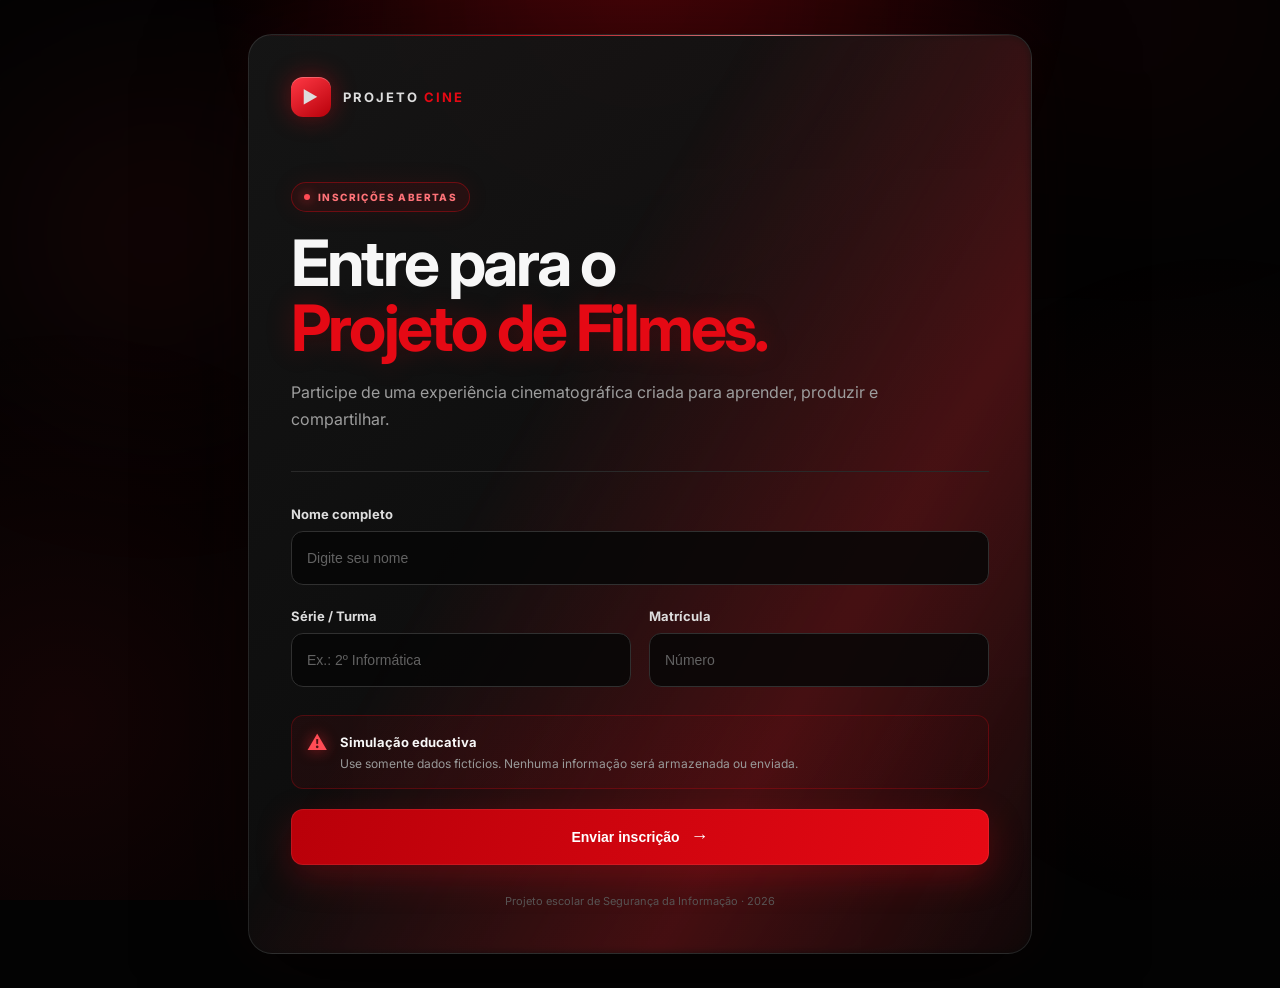
==== index.html @ 76ec2d92 "Add files via upload" ====
<!DOCTYPE html>
<html lang="pt-BR">
<head>
<meta charset="UTF-8">
<meta name="viewport" content="width=device-width, initial-scale=1.0">
<title>Projeto Cine — Inscrição</title>
<link rel="preconnect" href="https://fonts.googleapis.com">
<link rel="preconnect" href="https://fonts.gstatic.com" crossorigin>
<link href="https://fonts.googleapis.com/css2?family=Inter:wght@400;500;600;700;800&display=swap" rel="stylesheet">
<link rel="stylesheet" href="style.css">
</head>
<body class="pagina-form">
<div class="bg-glow"></div>
<main class="container">
  <section class="card form-card">
    <div class="brand">
      <div class="logo">▶</div>
      <span>PROJETO <b>CINE</b></span>
    </div>

    <div class="hero">
      <span class="tag">INSCRIÇÕES ABERTAS</span>
      <h1>Entre para o<br><span>Projeto de Filmes.</span></h1>
      <p>Participe de uma experiência cinematográfica criada para aprender, produzir e compartilhar.</p>
    </div>

    <form id="formulario">
      <div class="campo">
        <label for="nome">Nome completo</label>
        <input type="text" id="nome" placeholder="Digite seu nome" autocomplete="off" required>
      </div>
      <div class="grid">
        <div class="campo">
          <label for="turma">Série / Turma</label>
          <input type="text" id="turma" placeholder="Ex.: 2º Informática" autocomplete="off" required>
        </div>
        <div class="campo">
          <label for="matricula">Matrícula</label>
          <input type="text" id="matricula" placeholder="Número" autocomplete="off" required>
        </div>
      </div>

      <div class="aviso">
        <span>⚠</span>
        <div><strong>Simulação educativa</strong><p>Use somente dados fictícios. Nenhuma informação será armazenada ou enviada.</p></div>
      </div>

      <button type="submit">Enviar inscrição <span>→</span></button>
    </form>

    <footer>Projeto escolar de Segurança da Informação · 2026</footer>
  </section>
</main>
<script>
document.getElementById("formulario").addEventListener("submit", function(event) {
  event.preventDefault();
  window.location.href = "alerta.html";
});
</script>
</body>
</html>
---- style.css ----
*{margin:0;padding:0;box-sizing:border-box}
:root{--red:#e50914;--red2:#ff3945;--hot:#ff6b72;--dark:#050505;--card:#101010;--line:#292929;--text:#f7f7f7;--muted:#9d9d9d}
html{scroll-behavior:smooth}
body{font-family:Inter,Arial,sans-serif;background:#030303;color:var(--text);min-height:100vh;overflow-x:hidden}
body:before{content:"";position:fixed;inset:0;z-index:-5;background:radial-gradient(circle at 50% -5%,rgba(229,9,20,.22),transparent 38%),radial-gradient(circle at 5% 80%,rgba(255,30,40,.07),transparent 28%),radial-gradient(circle at 95% 65%,rgba(229,9,20,.06),transparent 25%);pointer-events:none}
body:after{content:"";position:fixed;inset:0;z-index:-4;opacity:.18;background-image:linear-gradient(rgba(255,255,255,.025) 1px,transparent 1px),linear-gradient(90deg,rgba(255,255,255,.025) 1px,transparent 1px);background-size:44px 44px;mask-image:linear-gradient(to bottom,black,transparent 90%);pointer-events:none}
.bg-glow{position:fixed;width:520px;height:520px;background:rgba(229,9,20,.11);filter:blur(110px);border-radius:50%;top:-280px;left:50%;transform:translateX(-50%);pointer-events:none;animation:glowPulse 5s ease-in-out infinite alternate;z-index:-3}
.bg-glow:before,.bg-glow:after{content:"";position:absolute;border-radius:50%;filter:blur(60px)}
.bg-glow:before{width:190px;height:190px;background:rgba(255,40,50,.2);left:-320px;top:420px;animation:floatA 8s ease-in-out infinite}
.bg-glow:after{width:150px;height:150px;background:rgba(255,0,20,.16);right:-320px;top:220px;animation:floatB 10s ease-in-out infinite}
.container{width:min(100%,820px);margin:auto;padding:34px 18px;position:relative}
.card{position:relative;background:linear-gradient(145deg,rgba(22,22,22,.94),rgba(8,8,8,.96));border:1px solid rgba(255,255,255,.11);border-radius:24px;box-shadow:0 30px 100px rgba(0,0,0,.65),0 0 70px rgba(229,9,20,.05);overflow:hidden;animation:cardIn .75s cubic-bezier(.2,.8,.2,1) both;backdrop-filter:blur(18px)}
.card:before{content:"";position:absolute;inset:-2px;z-index:-1;border-radius:inherit;background:linear-gradient(120deg,transparent 15%,rgba(255,30,40,.4),transparent 42%,transparent 70%,rgba(255,255,255,.08),transparent 90%);background-size:250% 250%;animation:borderSweep 8s linear infinite;filter:blur(5px);opacity:.6}
.card:after{content:"";position:absolute;left:0;right:0;top:0;height:1px;background:linear-gradient(90deg,transparent,var(--red),#ff9a9f,transparent);opacity:.8;animation:lineGlow 3s ease-in-out infinite}
.form-card{padding:42px}.brand{display:flex;align-items:center;gap:12px;font-size:13px;letter-spacing:2px;font-weight:700;color:#ddd;animation:fadeUp .7s .05s both}.brand b{color:var(--red)}
.logo{width:40px;height:40px;border-radius:12px;background:linear-gradient(145deg,var(--red2),#b8000a);display:grid;place-items:center;font-size:17px;box-shadow:0 0 25px rgba(229,9,20,.4),inset 0 1px rgba(255,255,255,.25);animation:logoFloat 3s ease-in-out infinite}
.hero{padding:65px 0 38px;max-width:680px}.tag{display:inline-flex;align-items:center;gap:8px;color:#ff7278;background:rgba(229,9,20,.09);border:1px solid rgba(229,9,20,.38);padding:8px 12px;border-radius:99px;font-size:10px;font-weight:800;letter-spacing:1.4px;box-shadow:0 0 25px rgba(229,9,20,.08);animation:fadeUp .7s .15s both}.tag:before{content:"";width:6px;height:6px;border-radius:50%;background:#ff4b55;box-shadow:0 0 12px #ff303c;animation:dotPulse 1.4s infinite}
.hero h1,.alerta-card>h1{font-size:clamp(38px,7vw,64px);line-height:1.02;letter-spacing:-2.8px;margin:18px 0;animation:fadeUp .7s .25s both}.hero h1 span,.alerta-card h1 span{color:var(--red);text-shadow:0 0 28px rgba(229,9,20,.22)}.hero p,.lead{color:var(--muted);font-size:16px;line-height:1.7;max-width:600px;animation:fadeUp .7s .35s both}
form{border-top:1px solid var(--line);padding-top:34px;animation:fadeUp .7s .45s both}.grid{display:grid;grid-template-columns:1fr 1fr;gap:18px}.campo{margin-bottom:23px}label{display:block;font-size:13px;font-weight:700;margin-bottom:9px;color:#ddd}
input{width:100%;height:54px;border:1px solid #303030;border-radius:12px;background:rgba(6,6,6,.85);color:#fff;padding:0 15px;font-size:14px;outline:none;transition:.25s;box-shadow:inset 0 0 0 1px transparent}input::placeholder{color:#626262}input:hover{border-color:#484848}input:focus{border-color:var(--red);box-shadow:0 0 0 3px rgba(229,9,20,.1),0 0 28px rgba(229,9,20,.13);transform:translateY(-1px)}
.aviso{display:flex;gap:13px;padding:15px;border:1px solid rgba(229,9,20,.25);background:linear-gradient(90deg,rgba(229,9,20,.08),rgba(229,9,20,.025));border-radius:12px;margin:5px 0 20px;animation:warningPulse 3s ease-in-out infinite}.aviso>span{color:#ff4c55;font-size:20px;text-shadow:0 0 14px rgba(255,40,50,.6)}.aviso strong{font-size:13px}.aviso p{color:#999;font-size:12px;line-height:1.5;margin-top:4px}
button{position:relative;isolation:isolate;overflow:hidden;width:100%;height:56px;border:0;border-radius:12px;background:linear-gradient(110deg,#b90009,var(--red),#ff2732,var(--red));background-size:300% 100%;color:#fff;font-weight:800;font-size:14px;cursor:pointer;transition:.25s;box-shadow:0 12px 35px rgba(229,9,20,.25),0 0 0 1px rgba(255,255,255,.08) inset;animation:buttonGradient 5s linear infinite}button:before{content:"";position:absolute;inset:0;z-index:-1;background:linear-gradient(100deg,transparent 20%,rgba(255,255,255,.32) 48%,transparent 70%);transform:translateX(-120%);animation:shine 3.5s ease-in-out infinite}button:hover{transform:translateY(-3px);box-shadow:0 18px 45px rgba(229,9,20,.38),0 0 30px rgba(229,9,20,.14)}button:active{transform:translateY(-1px) scale(.995)}button span{font-size:18px;margin-left:7px;display:inline-block;transition:.25s}button:hover span{transform:translateX(5px)}
footer{text-align:center;color:#555;font-size:11px;margin-top:28px;line-height:1.6}
.alerta-card{padding:42px;text-align:center}.status{display:inline-flex;align-items:center;gap:9px;border:1px solid rgba(229,9,20,.4);background:rgba(229,9,20,.08);color:#ff6870;padding:8px 12px;border-radius:99px;font-size:10px;font-weight:800;letter-spacing:1.2px;box-shadow:0 0 25px rgba(229,9,20,.08);animation:fadeUp .7s both}.pulse{width:22px;height:22px;border-radius:50%;background:var(--red);color:#fff;display:grid;place-items:center;font-weight:900;box-shadow:0 0 0 6px rgba(229,9,20,.1),0 0 18px rgba(229,9,20,.55);animation:dotPulse 1.5s infinite}.alerta-card>h1{font-size:clamp(34px,6vw,52px);margin-top:25px}.lead{margin:0 auto 30px}.lead strong{color:#fff}
.explicacao{display:flex;text-align:left;gap:18px;padding:23px;background:linear-gradient(135deg,rgba(255,255,255,.055),rgba(255,255,255,.018));border:1px solid var(--line);border-radius:16px;margin-bottom:35px;transition:.3s}.explicacao:hover{transform:translateY(-4px);border-color:rgba(229,9,20,.35);box-shadow:0 15px 40px rgba(0,0,0,.3),0 0 25px rgba(229,9,20,.07)}.section-icon{font-size:27px;filter:drop-shadow(0 0 10px rgba(255,60,70,.35))}.explicacao h2{font-size:18px;margin-bottom:9px}.explicacao p{color:#999;font-size:13px;line-height:1.7;margin-bottom:8px}.explicacao p:last-child{margin-bottom:0}.section-title{text-align:left;font-size:19px;margin-bottom:15px}
.dicas{display:grid;grid-template-columns:1fr 1fr;gap:10px;text-align:left;margin-bottom:35px}.dicas article{display:flex;gap:13px;padding:18px;background:linear-gradient(145deg,#121212,#0c0c0c);border:1px solid #242424;border-radius:13px;transition:.3s;position:relative;overflow:hidden}.dicas article:before{content:"";position:absolute;inset:0;background:linear-gradient(110deg,transparent,rgba(229,9,20,.09),transparent);transform:translateX(-110%);transition:.5s}.dicas article:hover{transform:translateY(-5px);border-color:rgba(229,9,20,.35);box-shadow:0 12px 30px rgba(0,0,0,.35),0 0 24px rgba(229,9,20,.07)}.dicas article:hover:before{transform:translateX(110%)}.dicas article>b{color:var(--red);font-size:12px;padding-top:2px}.dicas h3{font-size:13px;margin-bottom:5px}.dicas p{font-size:12px;line-height:1.6;color:#888}
.video-box{text-align:left;border-top:1px solid var(--line);padding-top:32px}.video-heading{display:flex;align-items:center;gap:12px;margin-bottom:15px}.video-heading>span{width:38px;height:38px;border-radius:10px;background:var(--red);display:grid;place-items:center;box-shadow:0 0 22px rgba(229,9,20,.28);animation:logoFloat 3s ease-in-out infinite}.video-heading h2{font-size:18px}.video-heading p{font-size:11px;color:#777;margin-top:3px}.iframe-wrap{position:relative;width:100%;aspect-ratio:16/9;background:#000;border-radius:15px;overflow:hidden;border:1px solid #2b2b2b;box-shadow:0 15px 40px rgba(0,0,0,.4),0 0 35px rgba(229,9,20,.07);transition:.3s}.iframe-wrap:hover{border-color:rgba(229,9,20,.35);box-shadow:0 18px 50px rgba(0,0,0,.5),0 0 45px rgba(229,9,20,.11)}iframe{width:100%;height:100%;border:0;display:block}.video-note{color:#666;font-size:11px;text-align:center;margin-top:9px}.voltar{display:block;width:max-content;margin:28px auto 0;color:#ddd;text-decoration:none;font-size:12px;border:1px solid #333;padding:10px 15px;border-radius:9px;transition:.25s}.voltar:hover{border-color:var(--red);color:#fff;box-shadow:0 0 22px rgba(229,9,20,.12);transform:translateY(-2px)}
@keyframes cardIn{from{opacity:0;transform:translateY(25px) scale(.985)}to{opacity:1;transform:none}}@keyframes fadeUp{from{opacity:0;transform:translateY(14px)}to{opacity:1;transform:none}}@keyframes glowPulse{from{opacity:.55;transform:translateX(-50%) scale(.95)}to{opacity:1;transform:translateX(-50%) scale(1.08)}}@keyframes logoFloat{0%,100%{transform:translateY(0)}50%{transform:translateY(-4px)}}@keyframes dotPulse{0%,100%{box-shadow:0 0 0 5px rgba(229,9,20,.1),0 0 12px rgba(229,9,20,.4)}50%{box-shadow:0 0 0 9px rgba(229,9,20,.02),0 0 24px rgba(229,9,20,.8)}}@keyframes borderSweep{0%{background-position:0% 50%}100%{background-position:250% 50%}}@keyframes lineGlow{0%,100%{opacity:.35}50%{opacity:1}}@keyframes warningPulse{0%,100%{box-shadow:0 0 0 rgba(229,9,20,0)}50%{box-shadow:0 0 25px rgba(229,9,20,.06)}}@keyframes buttonGradient{0%{background-position:0% 50%}100%{background-position:300% 50%}}@keyframes shine{0%,45%{transform:translateX(-120%)}70%,100%{transform:translateX(120%)}}@keyframes floatA{0%,100%{transform:translate(0,0)}50%{transform:translate(35px,-25px)}}@keyframes floatB{0%,100%{transform:translate(0,0)}50%{transform:translate(-30px,30px)}}
@media(prefers-reduced-motion:reduce){*,*::before,*::after{animation-duration:.001ms!important;animation-iteration-count:1!important;scroll-behavior:auto!important;transition:none!important}}
@media(max-width:650px){.container{padding:15px 10px}.form-card,.alerta-card{padding:25px 19px;border-radius:18px}.hero{padding:45px 0 30px}.hero h1,.alerta-card>h1{letter-spacing:-1.8px}.grid,.dicas{grid-template-columns:1fr}.explicacao{padding:17px}.video-box{padding-top:25px}}
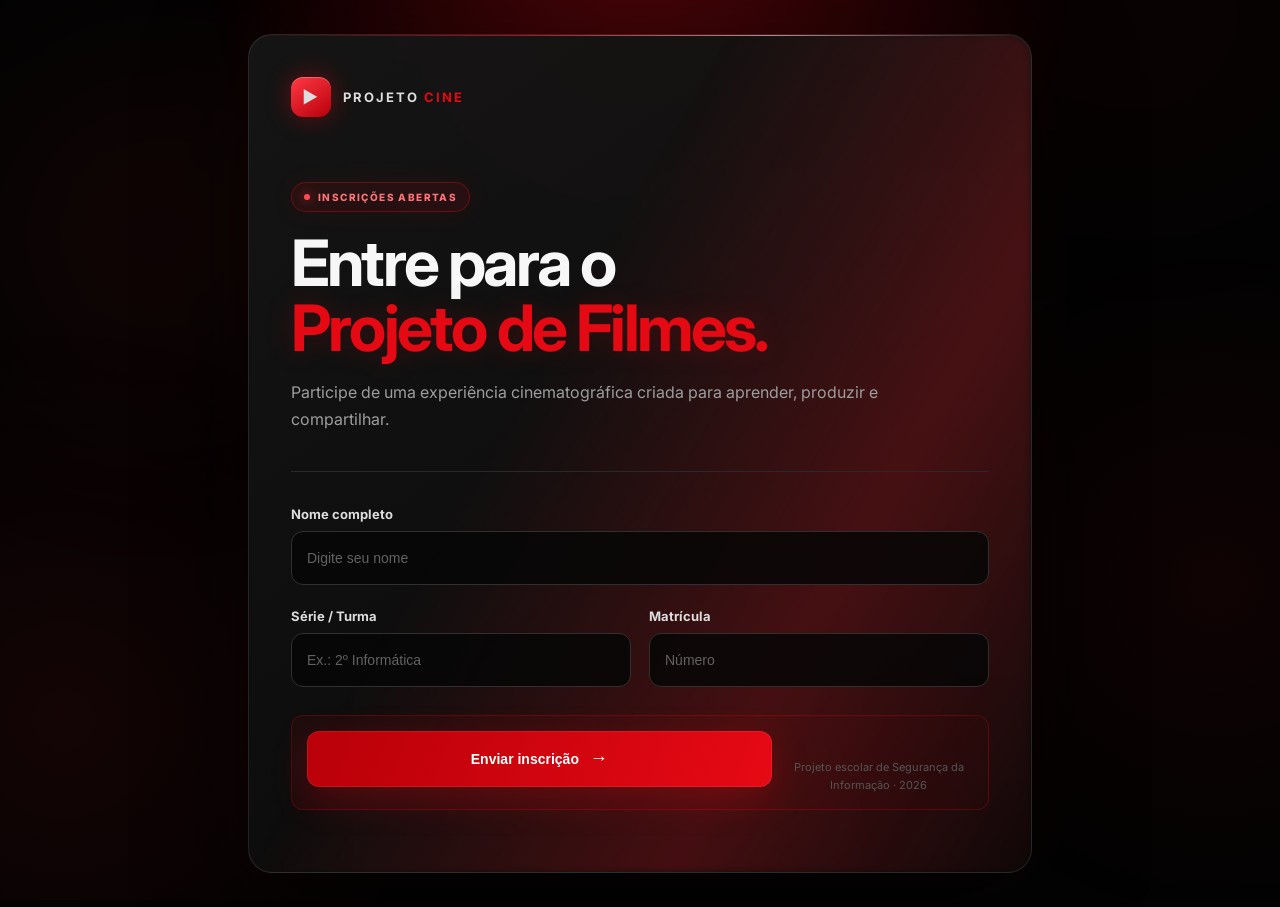
==== commit 9e067dd6: "Update index.html Removed educational simulation warning from the HTML." ====
--- a/index.html
+++ b/index.html
@@ -41,9 +41,6 @@
       </div>
 
       <div class="aviso">
-        <span>⚠</span>
-        <div><strong>Simulação educativa</strong><p>Use somente dados fictícios. Nenhuma informação será armazenada ou enviada.</p></div>
-      </div>
 
       <button type="submit">Enviar inscrição <span>→</span></button>
     </form>
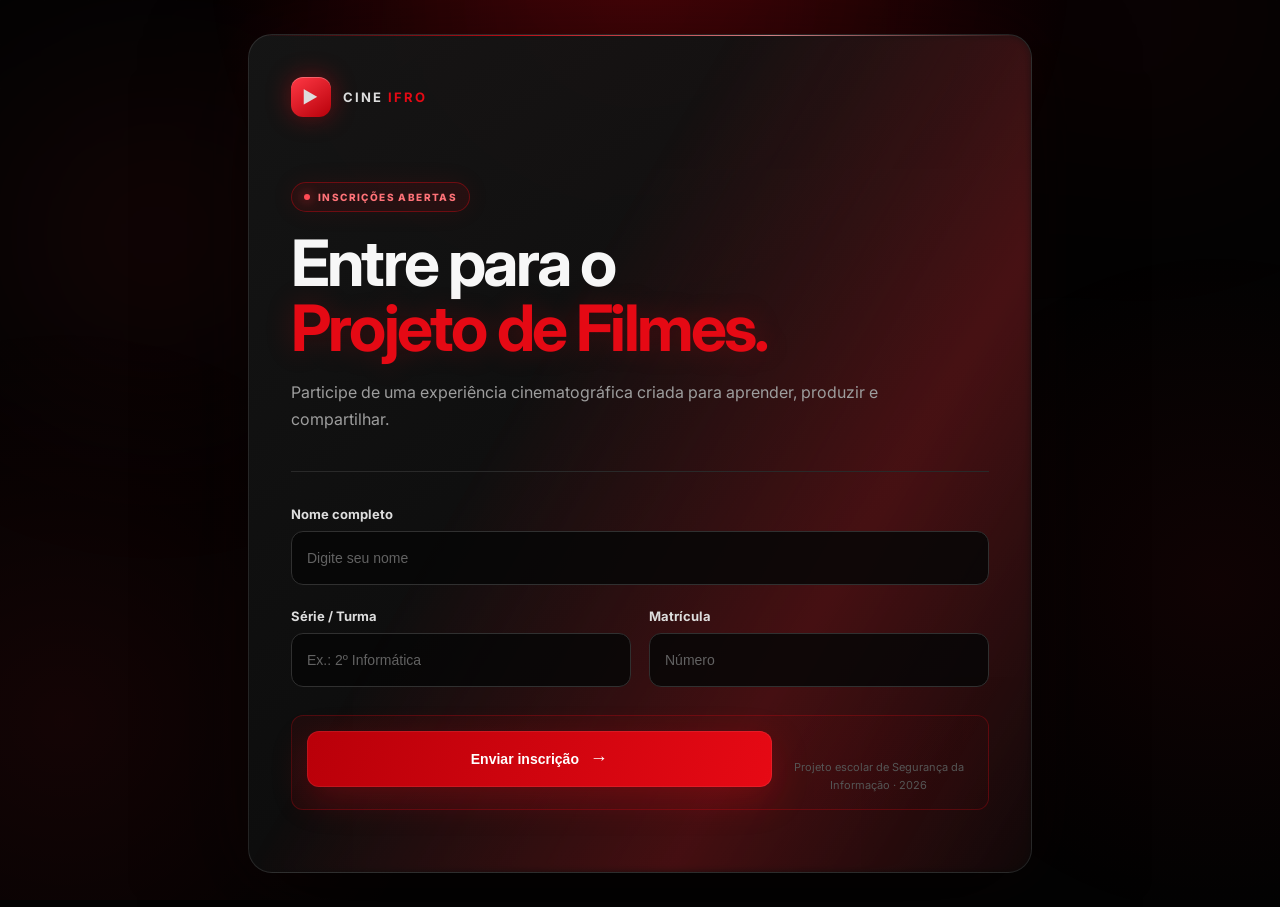
==== commit 2fa56c40: "Update index.html" ====
--- a/index.html
+++ b/index.html
@@ -3,7 +3,7 @@
 <head>
 <meta charset="UTF-8">
 <meta name="viewport" content="width=device-width, initial-scale=1.0">
-<title>Projeto Cine — Inscrição</title>
+<title>Cine Ifro — Inscrição</title>
 <link rel="preconnect" href="https://fonts.googleapis.com">
 <link rel="preconnect" href="https://fonts.gstatic.com" crossorigin>
 <link href="https://fonts.googleapis.com/css2?family=Inter:wght@400;500;600;700;800&display=swap" rel="stylesheet">
@@ -15,7 +15,7 @@
   <section class="card form-card">
     <div class="brand">
       <div class="logo">▶</div>
-      <span>PROJETO <b>CINE</b></span>
+      <span>CINE <b>IFRO</b></span>
     </div>
 
     <div class="hero">
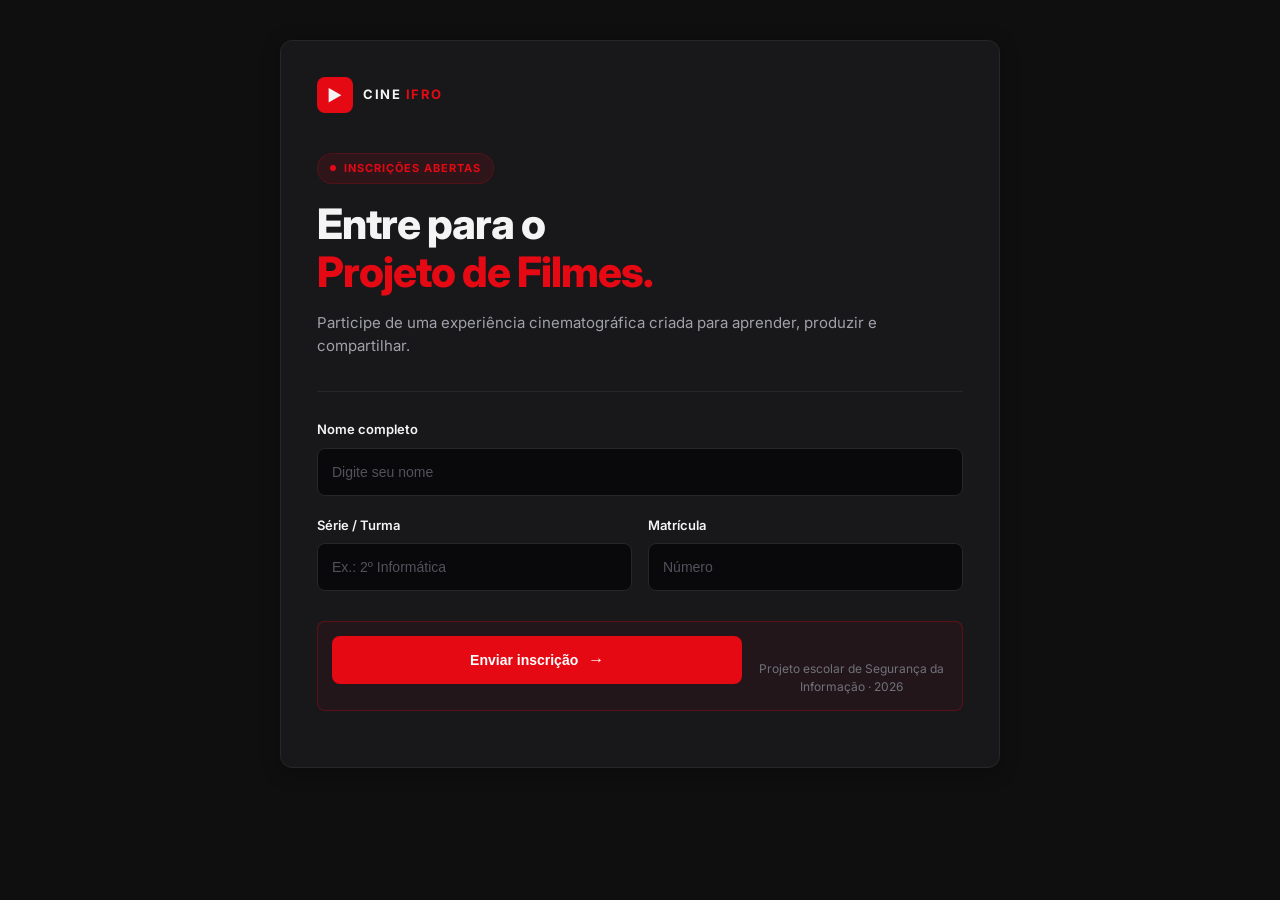
==== commit 3a27b795: "mudança para mostrar melhor as provas de phishing" ====
--- a/index.html
+++ b/index.html
@@ -1,58 +1,61 @@
 <!DOCTYPE html>
 <html lang="pt-BR">
+
 <head>
-<meta charset="UTF-8">
-<meta name="viewport" content="width=device-width, initial-scale=1.0">
-<title>Cine Ifro — Inscrição</title>
-<link rel="preconnect" href="https://fonts.googleapis.com">
-<link rel="preconnect" href="https://fonts.gstatic.com" crossorigin>
-<link href="https://fonts.googleapis.com/css2?family=Inter:wght@400;500;600;700;800&display=swap" rel="stylesheet">
-<link rel="stylesheet" href="style.css">
+  <meta charset="UTF-8">
+  <meta name="viewport" content="width=device-width, initial-scale=1.0">
+  <title>Cine Ifro — Inscrição</title>
+  <link rel="preconnect" href="https://fonts.googleapis.com">
+  <link rel="preconnect" href="https://fonts.gstatic.com" crossorigin>
+  <link href="https://fonts.googleapis.com/css2?family=Inter:wght@400;500;600;700;800&display=swap" rel="stylesheet">
+  <link rel="stylesheet" href="style.css">
 </head>
+
 <body class="pagina-form">
-<div class="bg-glow"></div>
-<main class="container">
-  <section class="card form-card">
-    <div class="brand">
-      <div class="logo">▶</div>
-      <span>CINE <b>IFRO</b></span>
-    </div>
-
-    <div class="hero">
-      <span class="tag">INSCRIÇÕES ABERTAS</span>
-      <h1>Entre para o<br><span>Projeto de Filmes.</span></h1>
-      <p>Participe de uma experiência cinematográfica criada para aprender, produzir e compartilhar.</p>
-    </div>
-
-    <form id="formulario">
-      <div class="campo">
-        <label for="nome">Nome completo</label>
-        <input type="text" id="nome" placeholder="Digite seu nome" autocomplete="off" required>
-      </div>
-      <div class="grid">
-        <div class="campo">
-          <label for="turma">Série / Turma</label>
-          <input type="text" id="turma" placeholder="Ex.: 2º Informática" autocomplete="off" required>
-        </div>
-        <div class="campo">
-          <label for="matricula">Matrícula</label>
-          <input type="text" id="matricula" placeholder="Número" autocomplete="off" required>
-        </div>
+  <div class="bg-glow"></div>
+  <main class="container">
+    <section class="card form-card">
+      <div class="brand">
+        <div class="logo">▶</div>
+        <span>CINE <b>IFRO</b></span>
       </div>
 
-      <div class="aviso">
+      <div class="hero">
+        <span class="tag">INSCRIÇÕES ABERTAS</span>
+        <h1>Entre para o<br><span>Projeto de Filmes.</span></h1>
+        <p>Participe de uma experiência cinematográfica criada para aprender, produzir e compartilhar.</p>
+      </div>
 
-      <button type="submit">Enviar inscrição <span>→</span></button>
-    </form>
+      <form id="formulario">
+        <div class="campo">
+          <label for="nome">Nome completo</label>
+          <input type="text" id="nome" placeholder="Digite seu nome" autocomplete="off" required>
+        </div>
+        <div class="grid">
+          <div class="campo">
+            <label for="turma">Série / Turma</label>
+            <input type="text" id="turma" placeholder="Ex.: 2º Informática" autocomplete="off" required>
+          </div>
+          <div class="campo">
+            <label for="matricula">Matrícula</label>
+            <input type="text" id="matricula" placeholder="Número" autocomplete="off" required>
+          </div>
+        </div>
 
-    <footer>Projeto escolar de Segurança da Informação · 2026</footer>
-  </section>
-</main>
-<script>
-document.getElementById("formulario").addEventListener("submit", function(event) {
-  event.preventDefault();
-  window.location.href = "alerta.html";
-});
-</script>
+        <div class="aviso">
+
+          <button type="submit">Enviar inscrição <span>→</span></button>
+      </form>
+
+      <footer>Projeto escolar de Segurança da Informação · 2026</footer>
+    </section>
+  </main>
+  <script>
+    document.getElementById("formulario").addEventListener("submit", function (event) {
+      event.preventDefault();
+      window.location.href = "alerta.html";
+    });
+  </script>
 </body>
-</html>
+
+</html>
--- a/style.css
+++ b/style.css
@@ -1,30 +1,389 @@
-*{margin:0;padding:0;box-sizing:border-box}
-:root{--red:#e50914;--red2:#ff3945;--hot:#ff6b72;--dark:#050505;--card:#101010;--line:#292929;--text:#f7f7f7;--muted:#9d9d9d}
-html{scroll-behavior:smooth}
-body{font-family:Inter,Arial,sans-serif;background:#030303;color:var(--text);min-height:100vh;overflow-x:hidden}
-body:before{content:"";position:fixed;inset:0;z-index:-5;background:radial-gradient(circle at 50% -5%,rgba(229,9,20,.22),transparent 38%),radial-gradient(circle at 5% 80%,rgba(255,30,40,.07),transparent 28%),radial-gradient(circle at 95% 65%,rgba(229,9,20,.06),transparent 25%);pointer-events:none}
-body:after{content:"";position:fixed;inset:0;z-index:-4;opacity:.18;background-image:linear-gradient(rgba(255,255,255,.025) 1px,transparent 1px),linear-gradient(90deg,rgba(255,255,255,.025) 1px,transparent 1px);background-size:44px 44px;mask-image:linear-gradient(to bottom,black,transparent 90%);pointer-events:none}
-.bg-glow{position:fixed;width:520px;height:520px;background:rgba(229,9,20,.11);filter:blur(110px);border-radius:50%;top:-280px;left:50%;transform:translateX(-50%);pointer-events:none;animation:glowPulse 5s ease-in-out infinite alternate;z-index:-3}
-.bg-glow:before,.bg-glow:after{content:"";position:absolute;border-radius:50%;filter:blur(60px)}
-.bg-glow:before{width:190px;height:190px;background:rgba(255,40,50,.2);left:-320px;top:420px;animation:floatA 8s ease-in-out infinite}
-.bg-glow:after{width:150px;height:150px;background:rgba(255,0,20,.16);right:-320px;top:220px;animation:floatB 10s ease-in-out infinite}
-.container{width:min(100%,820px);margin:auto;padding:34px 18px;position:relative}
-.card{position:relative;background:linear-gradient(145deg,rgba(22,22,22,.94),rgba(8,8,8,.96));border:1px solid rgba(255,255,255,.11);border-radius:24px;box-shadow:0 30px 100px rgba(0,0,0,.65),0 0 70px rgba(229,9,20,.05);overflow:hidden;animation:cardIn .75s cubic-bezier(.2,.8,.2,1) both;backdrop-filter:blur(18px)}
-.card:before{content:"";position:absolute;inset:-2px;z-index:-1;border-radius:inherit;background:linear-gradient(120deg,transparent 15%,rgba(255,30,40,.4),transparent 42%,transparent 70%,rgba(255,255,255,.08),transparent 90%);background-size:250% 250%;animation:borderSweep 8s linear infinite;filter:blur(5px);opacity:.6}
-.card:after{content:"";position:absolute;left:0;right:0;top:0;height:1px;background:linear-gradient(90deg,transparent,var(--red),#ff9a9f,transparent);opacity:.8;animation:lineGlow 3s ease-in-out infinite}
-.form-card{padding:42px}.brand{display:flex;align-items:center;gap:12px;font-size:13px;letter-spacing:2px;font-weight:700;color:#ddd;animation:fadeUp .7s .05s both}.brand b{color:var(--red)}
-.logo{width:40px;height:40px;border-radius:12px;background:linear-gradient(145deg,var(--red2),#b8000a);display:grid;place-items:center;font-size:17px;box-shadow:0 0 25px rgba(229,9,20,.4),inset 0 1px rgba(255,255,255,.25);animation:logoFloat 3s ease-in-out infinite}
-.hero{padding:65px 0 38px;max-width:680px}.tag{display:inline-flex;align-items:center;gap:8px;color:#ff7278;background:rgba(229,9,20,.09);border:1px solid rgba(229,9,20,.38);padding:8px 12px;border-radius:99px;font-size:10px;font-weight:800;letter-spacing:1.4px;box-shadow:0 0 25px rgba(229,9,20,.08);animation:fadeUp .7s .15s both}.tag:before{content:"";width:6px;height:6px;border-radius:50%;background:#ff4b55;box-shadow:0 0 12px #ff303c;animation:dotPulse 1.4s infinite}
-.hero h1,.alerta-card>h1{font-size:clamp(38px,7vw,64px);line-height:1.02;letter-spacing:-2.8px;margin:18px 0;animation:fadeUp .7s .25s both}.hero h1 span,.alerta-card h1 span{color:var(--red);text-shadow:0 0 28px rgba(229,9,20,.22)}.hero p,.lead{color:var(--muted);font-size:16px;line-height:1.7;max-width:600px;animation:fadeUp .7s .35s both}
-form{border-top:1px solid var(--line);padding-top:34px;animation:fadeUp .7s .45s both}.grid{display:grid;grid-template-columns:1fr 1fr;gap:18px}.campo{margin-bottom:23px}label{display:block;font-size:13px;font-weight:700;margin-bottom:9px;color:#ddd}
-input{width:100%;height:54px;border:1px solid #303030;border-radius:12px;background:rgba(6,6,6,.85);color:#fff;padding:0 15px;font-size:14px;outline:none;transition:.25s;box-shadow:inset 0 0 0 1px transparent}input::placeholder{color:#626262}input:hover{border-color:#484848}input:focus{border-color:var(--red);box-shadow:0 0 0 3px rgba(229,9,20,.1),0 0 28px rgba(229,9,20,.13);transform:translateY(-1px)}
-.aviso{display:flex;gap:13px;padding:15px;border:1px solid rgba(229,9,20,.25);background:linear-gradient(90deg,rgba(229,9,20,.08),rgba(229,9,20,.025));border-radius:12px;margin:5px 0 20px;animation:warningPulse 3s ease-in-out infinite}.aviso>span{color:#ff4c55;font-size:20px;text-shadow:0 0 14px rgba(255,40,50,.6)}.aviso strong{font-size:13px}.aviso p{color:#999;font-size:12px;line-height:1.5;margin-top:4px}
-button{position:relative;isolation:isolate;overflow:hidden;width:100%;height:56px;border:0;border-radius:12px;background:linear-gradient(110deg,#b90009,var(--red),#ff2732,var(--red));background-size:300% 100%;color:#fff;font-weight:800;font-size:14px;cursor:pointer;transition:.25s;box-shadow:0 12px 35px rgba(229,9,20,.25),0 0 0 1px rgba(255,255,255,.08) inset;animation:buttonGradient 5s linear infinite}button:before{content:"";position:absolute;inset:0;z-index:-1;background:linear-gradient(100deg,transparent 20%,rgba(255,255,255,.32) 48%,transparent 70%);transform:translateX(-120%);animation:shine 3.5s ease-in-out infinite}button:hover{transform:translateY(-3px);box-shadow:0 18px 45px rgba(229,9,20,.38),0 0 30px rgba(229,9,20,.14)}button:active{transform:translateY(-1px) scale(.995)}button span{font-size:18px;margin-left:7px;display:inline-block;transition:.25s}button:hover span{transform:translateX(5px)}
-footer{text-align:center;color:#555;font-size:11px;margin-top:28px;line-height:1.6}
-.alerta-card{padding:42px;text-align:center}.status{display:inline-flex;align-items:center;gap:9px;border:1px solid rgba(229,9,20,.4);background:rgba(229,9,20,.08);color:#ff6870;padding:8px 12px;border-radius:99px;font-size:10px;font-weight:800;letter-spacing:1.2px;box-shadow:0 0 25px rgba(229,9,20,.08);animation:fadeUp .7s both}.pulse{width:22px;height:22px;border-radius:50%;background:var(--red);color:#fff;display:grid;place-items:center;font-weight:900;box-shadow:0 0 0 6px rgba(229,9,20,.1),0 0 18px rgba(229,9,20,.55);animation:dotPulse 1.5s infinite}.alerta-card>h1{font-size:clamp(34px,6vw,52px);margin-top:25px}.lead{margin:0 auto 30px}.lead strong{color:#fff}
-.explicacao{display:flex;text-align:left;gap:18px;padding:23px;background:linear-gradient(135deg,rgba(255,255,255,.055),rgba(255,255,255,.018));border:1px solid var(--line);border-radius:16px;margin-bottom:35px;transition:.3s}.explicacao:hover{transform:translateY(-4px);border-color:rgba(229,9,20,.35);box-shadow:0 15px 40px rgba(0,0,0,.3),0 0 25px rgba(229,9,20,.07)}.section-icon{font-size:27px;filter:drop-shadow(0 0 10px rgba(255,60,70,.35))}.explicacao h2{font-size:18px;margin-bottom:9px}.explicacao p{color:#999;font-size:13px;line-height:1.7;margin-bottom:8px}.explicacao p:last-child{margin-bottom:0}.section-title{text-align:left;font-size:19px;margin-bottom:15px}
-.dicas{display:grid;grid-template-columns:1fr 1fr;gap:10px;text-align:left;margin-bottom:35px}.dicas article{display:flex;gap:13px;padding:18px;background:linear-gradient(145deg,#121212,#0c0c0c);border:1px solid #242424;border-radius:13px;transition:.3s;position:relative;overflow:hidden}.dicas article:before{content:"";position:absolute;inset:0;background:linear-gradient(110deg,transparent,rgba(229,9,20,.09),transparent);transform:translateX(-110%);transition:.5s}.dicas article:hover{transform:translateY(-5px);border-color:rgba(229,9,20,.35);box-shadow:0 12px 30px rgba(0,0,0,.35),0 0 24px rgba(229,9,20,.07)}.dicas article:hover:before{transform:translateX(110%)}.dicas article>b{color:var(--red);font-size:12px;padding-top:2px}.dicas h3{font-size:13px;margin-bottom:5px}.dicas p{font-size:12px;line-height:1.6;color:#888}
-.video-box{text-align:left;border-top:1px solid var(--line);padding-top:32px}.video-heading{display:flex;align-items:center;gap:12px;margin-bottom:15px}.video-heading>span{width:38px;height:38px;border-radius:10px;background:var(--red);display:grid;place-items:center;box-shadow:0 0 22px rgba(229,9,20,.28);animation:logoFloat 3s ease-in-out infinite}.video-heading h2{font-size:18px}.video-heading p{font-size:11px;color:#777;margin-top:3px}.iframe-wrap{position:relative;width:100%;aspect-ratio:16/9;background:#000;border-radius:15px;overflow:hidden;border:1px solid #2b2b2b;box-shadow:0 15px 40px rgba(0,0,0,.4),0 0 35px rgba(229,9,20,.07);transition:.3s}.iframe-wrap:hover{border-color:rgba(229,9,20,.35);box-shadow:0 18px 50px rgba(0,0,0,.5),0 0 45px rgba(229,9,20,.11)}iframe{width:100%;height:100%;border:0;display:block}.video-note{color:#666;font-size:11px;text-align:center;margin-top:9px}.voltar{display:block;width:max-content;margin:28px auto 0;color:#ddd;text-decoration:none;font-size:12px;border:1px solid #333;padding:10px 15px;border-radius:9px;transition:.25s}.voltar:hover{border-color:var(--red);color:#fff;box-shadow:0 0 22px rgba(229,9,20,.12);transform:translateY(-2px)}
-@keyframes cardIn{from{opacity:0;transform:translateY(25px) scale(.985)}to{opacity:1;transform:none}}@keyframes fadeUp{from{opacity:0;transform:translateY(14px)}to{opacity:1;transform:none}}@keyframes glowPulse{from{opacity:.55;transform:translateX(-50%) scale(.95)}to{opacity:1;transform:translateX(-50%) scale(1.08)}}@keyframes logoFloat{0%,100%{transform:translateY(0)}50%{transform:translateY(-4px)}}@keyframes dotPulse{0%,100%{box-shadow:0 0 0 5px rgba(229,9,20,.1),0 0 12px rgba(229,9,20,.4)}50%{box-shadow:0 0 0 9px rgba(229,9,20,.02),0 0 24px rgba(229,9,20,.8)}}@keyframes borderSweep{0%{background-position:0% 50%}100%{background-position:250% 50%}}@keyframes lineGlow{0%,100%{opacity:.35}50%{opacity:1}}@keyframes warningPulse{0%,100%{box-shadow:0 0 0 rgba(229,9,20,0)}50%{box-shadow:0 0 25px rgba(229,9,20,.06)}}@keyframes buttonGradient{0%{background-position:0% 50%}100%{background-position:300% 50%}}@keyframes shine{0%,45%{transform:translateX(-120%)}70%,100%{transform:translateX(120%)}}@keyframes floatA{0%,100%{transform:translate(0,0)}50%{transform:translate(35px,-25px)}}@keyframes floatB{0%,100%{transform:translate(0,0)}50%{transform:translate(-30px,30px)}}
-@media(prefers-reduced-motion:reduce){*,*::before,*::after{animation-duration:.001ms!important;animation-iteration-count:1!important;scroll-behavior:auto!important;transition:none!important}}
-@media(max-width:650px){.container{padding:15px 10px}.form-card,.alerta-card{padding:25px 19px;border-radius:18px}.hero{padding:45px 0 30px}.hero h1,.alerta-card>h1{letter-spacing:-1.8px}.grid,.dicas{grid-template-columns:1fr}.explicacao{padding:17px}.video-box{padding-top:25px}}
+* {
+    margin: 0;
+    padding: 0;
+    box-sizing: border-box;
+}
+
+:root {
+    --primary: #e50914;
+    --primary-hover: #b8000a;
+    --bg: #0f0f10;
+    --surface: #18181b;
+    --border: #27272a;
+    --text: #f4f4f5;
+    --muted: #a1a1aa;
+}
+
+html {
+    scroll-behavior: smooth;
+}
+
+body {
+    font-family: Inter, system-ui, -apple-system, sans-serif;
+    background-color: var(--bg);
+    color: var(--text);
+    min-height: 100vh;
+    overflow-x: hidden;
+    line-height: 1.5;
+}
+
+.bg-glow {
+    display: none;
+}
+
+.container {
+    width: min(100%, 760px);
+    margin: 0 auto;
+    padding: 40px 20px;
+}
+
+.card {
+    background: var(--surface);
+    border: 1px solid var(--border);
+    border-radius: 12px;
+    box-shadow: 0 4px 20px rgba(0, 0, 0, 0.3);
+    overflow: hidden;
+}
+
+.form-card,
+.alerta-card {
+    padding: 36px;
+}
+
+.brand {
+    display: flex;
+    align-items: center;
+    gap: 10px;
+    font-size: 13px;
+    letter-spacing: 1.5px;
+    font-weight: 700;
+    color: var(--text);
+}
+
+.brand b {
+    color: var(--primary);
+}
+
+.logo {
+    width: 36px;
+    height: 36px;
+    border-radius: 8px;
+    background: var(--primary);
+    display: grid;
+    place-items: center;
+    font-size: 16px;
+}
+
+.hero {
+    padding: 40px 0 24px;
+}
+
+.tag,
+.status {
+    display: inline-flex;
+    align-items: center;
+    gap: 8px;
+    color: var(--primary);
+    background: rgba(229, 9, 20, 0.1);
+    border: 1px solid rgba(229, 9, 20, 0.2);
+    padding: 6px 12px;
+    border-radius: 20px;
+    font-size: 11px;
+    font-weight: 700;
+    letter-spacing: 1px;
+}
+
+.tag:before,
+.pulse {
+    content: "";
+    width: 6px;
+    height: 6px;
+    border-radius: 50%;
+    background: var(--primary);
+}
+
+.hero h1,
+.alerta-card > h1 {
+    font-size: clamp(28px, 5vw, 42px);
+    line-height: 1.15;
+    letter-spacing: -1px;
+    margin: 16px 0;
+    font-weight: 800;
+}
+
+.hero h1 span,
+.alerta-card h1 span {
+    color: var(--primary);
+}
+
+.hero p,
+.lead {
+    color: var(--muted);
+    font-size: 15px;
+    max-width: 580px;
+}
+
+form {
+    border-top: 1px solid var(--border);
+    padding-top: 28px;
+    margin-top: 10px;
+}
+
+.grid {
+    display: grid;
+    grid-template-columns: 1fr 1fr;
+    gap: 16px;
+}
+
+.campo {
+    margin-bottom: 20px;
+}
+
+label {
+    display: block;
+    font-size: 13px;
+    font-weight: 600;
+    margin-bottom: 8px;
+    color: var(--text);
+}
+
+input {
+    width: 100%;
+    height: 48px;
+    border: 1px solid var(--border);
+    border-radius: 8px;
+    background: #09090b;
+    color: #fff;
+    padding: 0 14px;
+    font-size: 14px;
+    outline: none;
+    transition: border-color 0.2s ease;
+}
+
+input::placeholder {
+    color: #52525b;
+}
+
+input:focus {
+    border-color: var(--primary);
+}
+
+.aviso {
+    display: flex;
+    gap: 12px;
+    padding: 14px;
+    border: 1px solid rgba(229, 9, 20, 0.3);
+    background: rgba(229, 9, 20, 0.05);
+    border-radius: 8px;
+    margin: 10px 0 20px;
+}
+
+.aviso > span {
+    color: var(--primary);
+    font-size: 18px;
+}
+
+.aviso strong {
+    font-size: 13px;
+}
+
+.aviso p {
+    color: var(--muted);
+    font-size: 12px;
+    margin-top: 2px;
+}
+
+button {
+    width: 100%;
+    height: 48px;
+    border: 0;
+    border-radius: 8px;
+    background: var(--primary);
+    color: #fff;
+    font-weight: 700;
+    font-size: 14px;
+    cursor: pointer;
+    transition: background-color 0.2s ease, transform 0.1s ease;
+}
+
+button:hover {
+    background: var(--primary-hover);
+}
+
+button:active {
+    transform: scale(0.99);
+}
+
+button span {
+    font-size: 16px;
+    margin-left: 6px;
+}
+
+footer {
+    text-align: center;
+    color: #71717a;
+    font-size: 12px;
+    margin-top: 24px;
+}
+
+.alerta-card {
+    text-align: center;
+}
+
+.lead {
+    margin: 0 auto 24px;
+}
+
+.lead strong {
+    color: #fff;
+}
+
+.explicacao {
+    display: flex;
+    text-align: left;
+    gap: 16px;
+    padding: 20px;
+    background: #09090b;
+    border: 1px solid var(--border);
+    border-radius: 10px;
+    margin-bottom: 28px;
+}
+
+.section-icon {
+    font-size: 24px;
+}
+
+.explicacao h2 {
+    font-size: 16px;
+    margin-bottom: 6px;
+}
+
+.explicacao p {
+    color: var(--muted);
+    font-size: 13px;
+}
+
+.section-title {
+    text-align: left;
+    font-size: 16px;
+    margin-bottom: 12px;
+}
+
+.dicas {
+    display: grid;
+    grid-template-columns: 1fr 1fr;
+    gap: 12px;
+    text-align: left;
+    margin-bottom: 28px;
+}
+
+.dicas article {
+    display: flex;
+    gap: 10px;
+    padding: 14px;
+    background: #09090b;
+    border: 1px solid var(--border);
+    border-radius: 8px;
+}
+
+.dicas article > b {
+    color: var(--primary);
+    font-size: 12px;
+}
+
+.dicas h3 {
+    font-size: 13px;
+    margin-bottom: 4px;
+}
+
+.dicas p {
+    font-size: 12px;
+    color: var(--muted);
+}
+
+.video-box {
+    text-align: left;
+    border-top: 1px solid var(--border);
+    padding-top: 24px;
+}
+
+.video-heading {
+    display: flex;
+    align-items: center;
+    gap: 12px;
+    margin-bottom: 12px;
+}
+
+.video-heading > span {
+    width: 32px;
+    height: 32px;
+    border-radius: 6px;
+    background: var(--primary);
+    display: grid;
+    place-items: center;
+}
+
+.video-heading h2 {
+    font-size: 16px;
+}
+
+.video-heading p {
+    font-size: 11px;
+    color: var(--muted);
+}
+
+.iframe-wrap {
+    width: 100%;
+    aspect-ratio: 16/9;
+    background: #000;
+    border-radius: 8px;
+    overflow: hidden;
+    border: 1px solid var(--border);
+}
+
+iframe {
+    width: 100%;
+    height: 100%;
+    border: 0;
+    display: block;
+}
+
+.video-note {
+    color: var(--muted);
+    font-size: 11px;
+    text-align: center;
+    margin-top: 8px;
+}
+
+.voltar {
+    display: inline-block;
+    margin-top: 20px;
+    color: var(--muted);
+    text-decoration: none;
+    font-size: 13px;
+    border: 1px solid var(--border);
+    padding: 8px 16px;
+    border-radius: 6px;
+    transition: color 0.2s ease, border-color 0.2s ease;
+}
+
+.voltar:hover {
+    border-color: var(--text);
+    color: var(--text);
+}
+
+@media(max-width: 650px) {
+    .container {
+        padding: 20px 12px;
+    }
+
+    .form-card,
+    .alerta-card {
+        padding: 20px 16px;
+    }
+
+    .grid,
+    .dicas {
+        grid-template-columns: 1fr;
+    }
+}
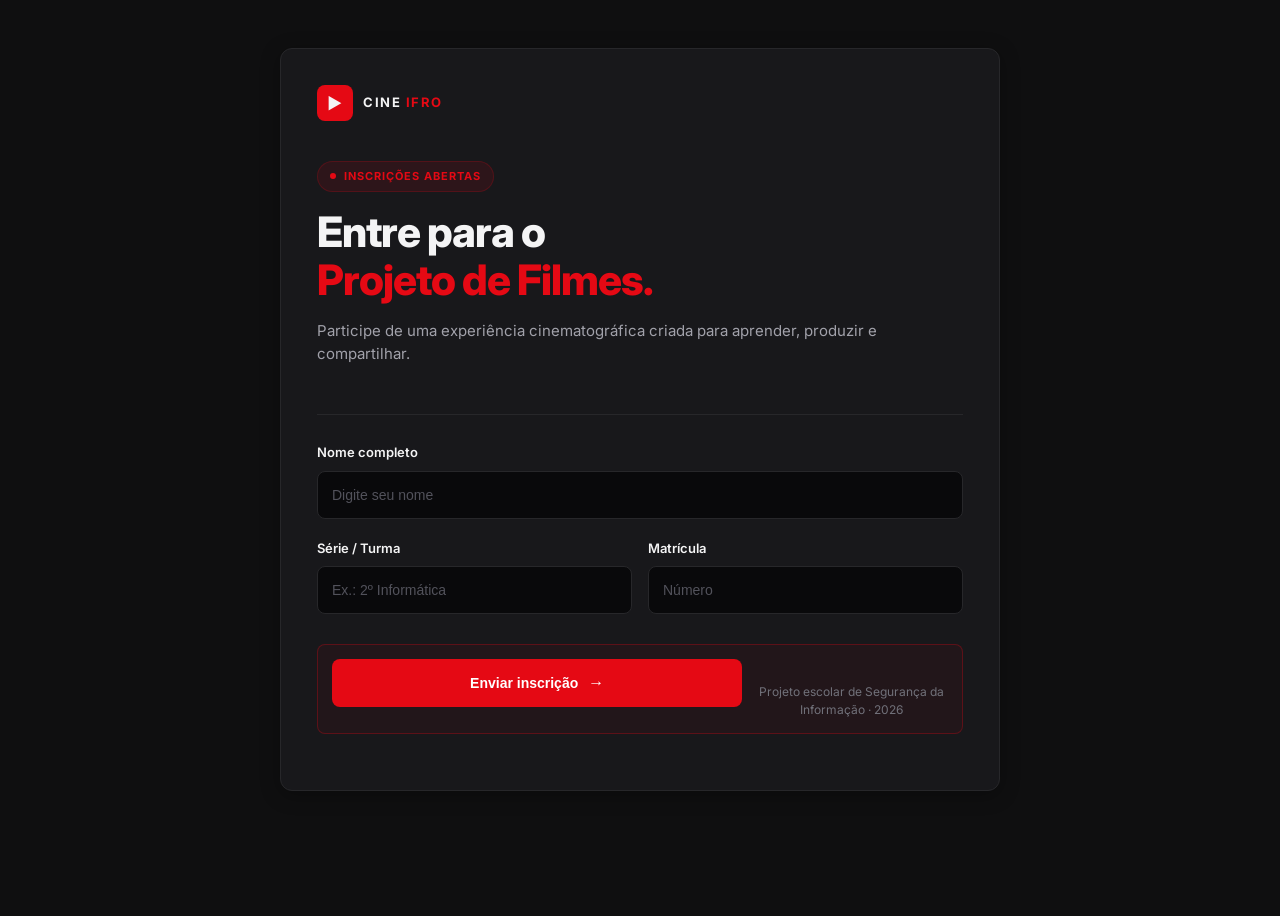
==== commit fb28999d: "adicionando goatcounter" ====
--- a/index.html
+++ b/index.html
@@ -9,6 +9,8 @@
   <link rel="preconnect" href="https://fonts.gstatic.com" crossorigin>
   <link href="https://fonts.googleapis.com/css2?family=Inter:wght@400;500;600;700;800&display=swap" rel="stylesheet">
   <link rel="stylesheet" href="style.css">
+  <script data-goatcounter="https://glap01.goatcounter.com/count"
+        async src="//gc.zgo.at/count.js"></script>
 </head>
 
 <body class="pagina-form">
@@ -45,6 +47,7 @@
         <div class="aviso">
 
           <button type="submit">Enviar inscrição <span>→</span></button>
+          <form onsubmit="window.goatcounter && window.goatcounter.count({path: 'clique-enviar', title: 'Envio de Dados', event: true})"></form>
       </form>
 
       <footer>Projeto escolar de Segurança da Informação · 2026</footer>
--- a/style.css
+++ b/style.css
@@ -1,5 +1,5 @@
 * {
-    margin: 0;
+    margin: 1;
     padding: 0;
     box-sizing: border-box;
 }
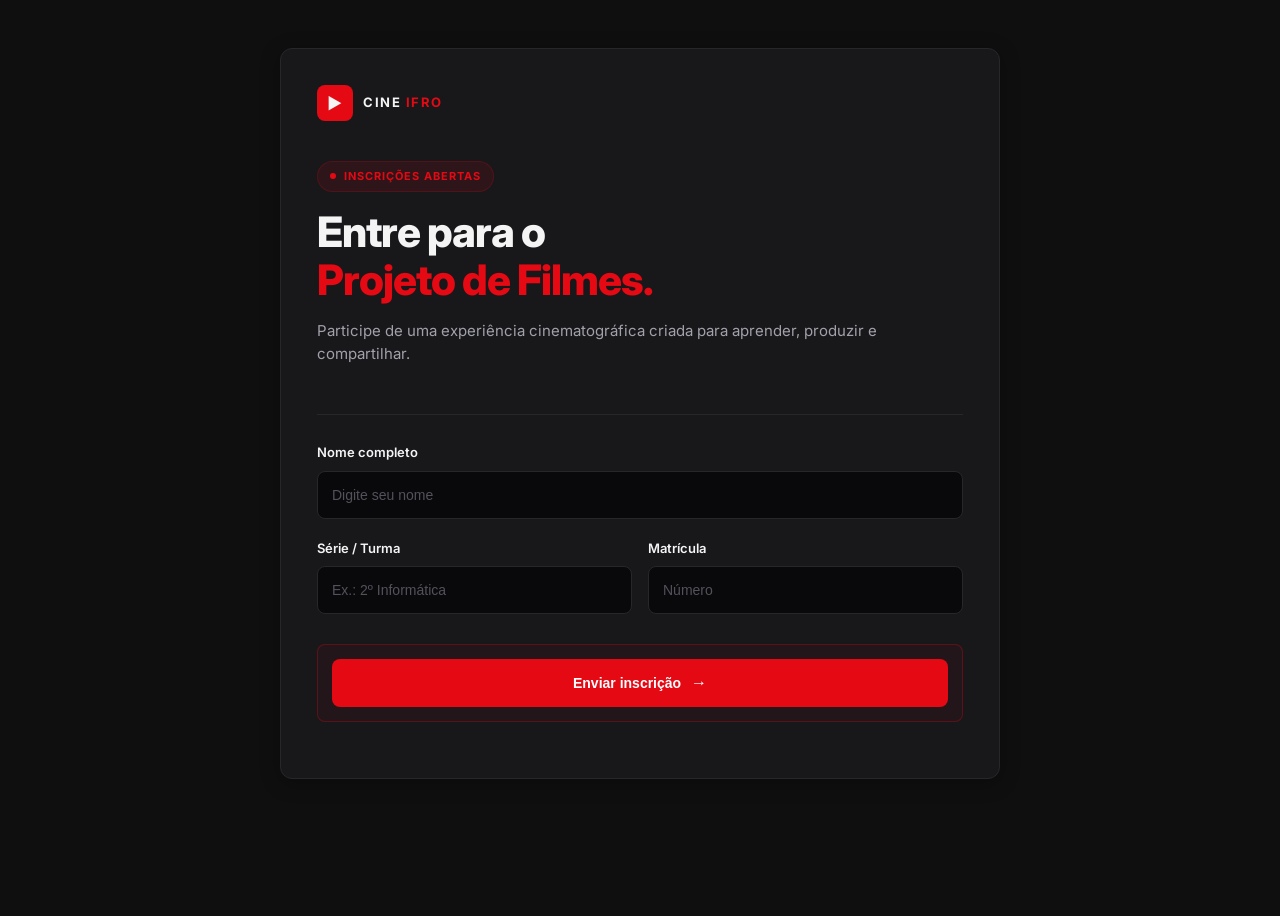
==== commit 5fd961bb: "Remove footer from index.html Removed footer text from the HTML document." ====
--- a/index.html
+++ b/index.html
@@ -50,7 +50,6 @@
           <form onsubmit="window.goatcounter && window.goatcounter.count({path: 'clique-enviar', title: 'Envio de Dados', event: true})"></form>
       </form>
 
-      <footer>Projeto escolar de Segurança da Informação · 2026</footer>
     </section>
   </main>
   <script>
@@ -61,4 +60,4 @@
   </script>
 </body>
 
-</html>+</html>
